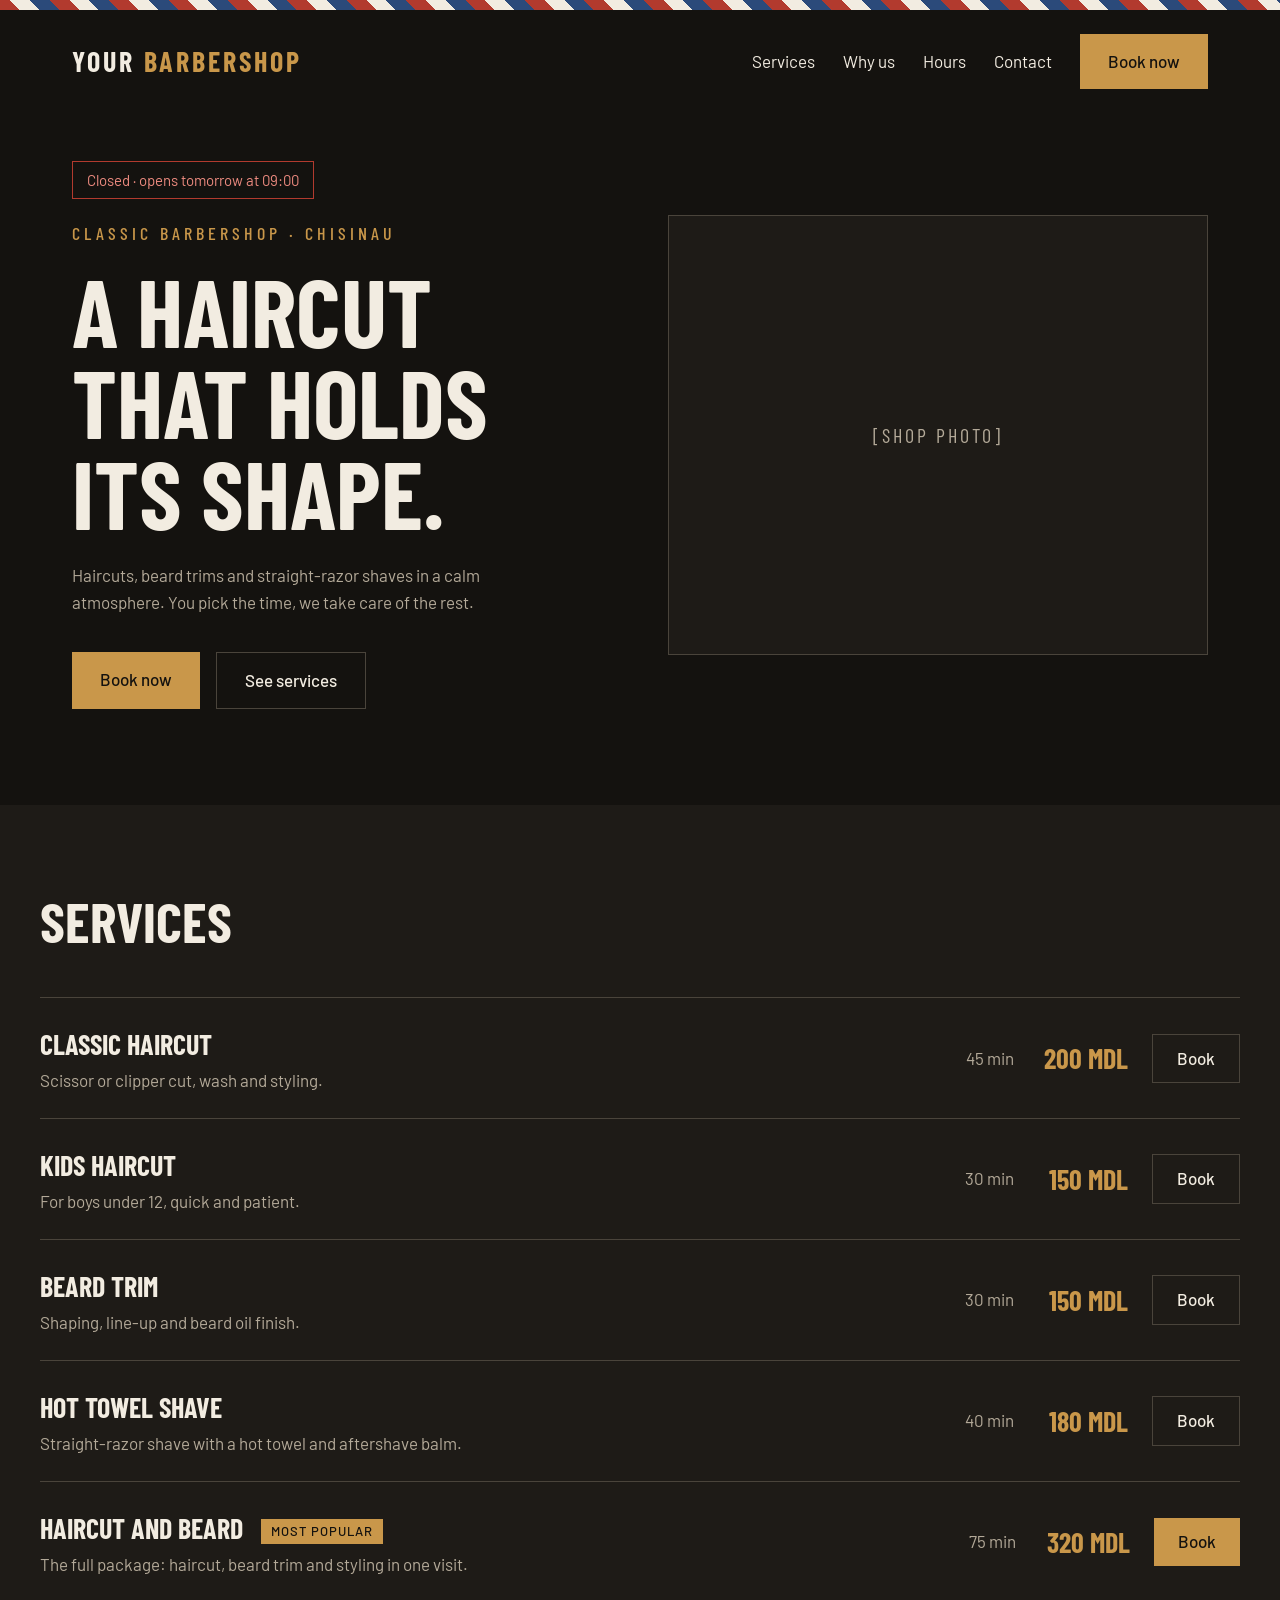
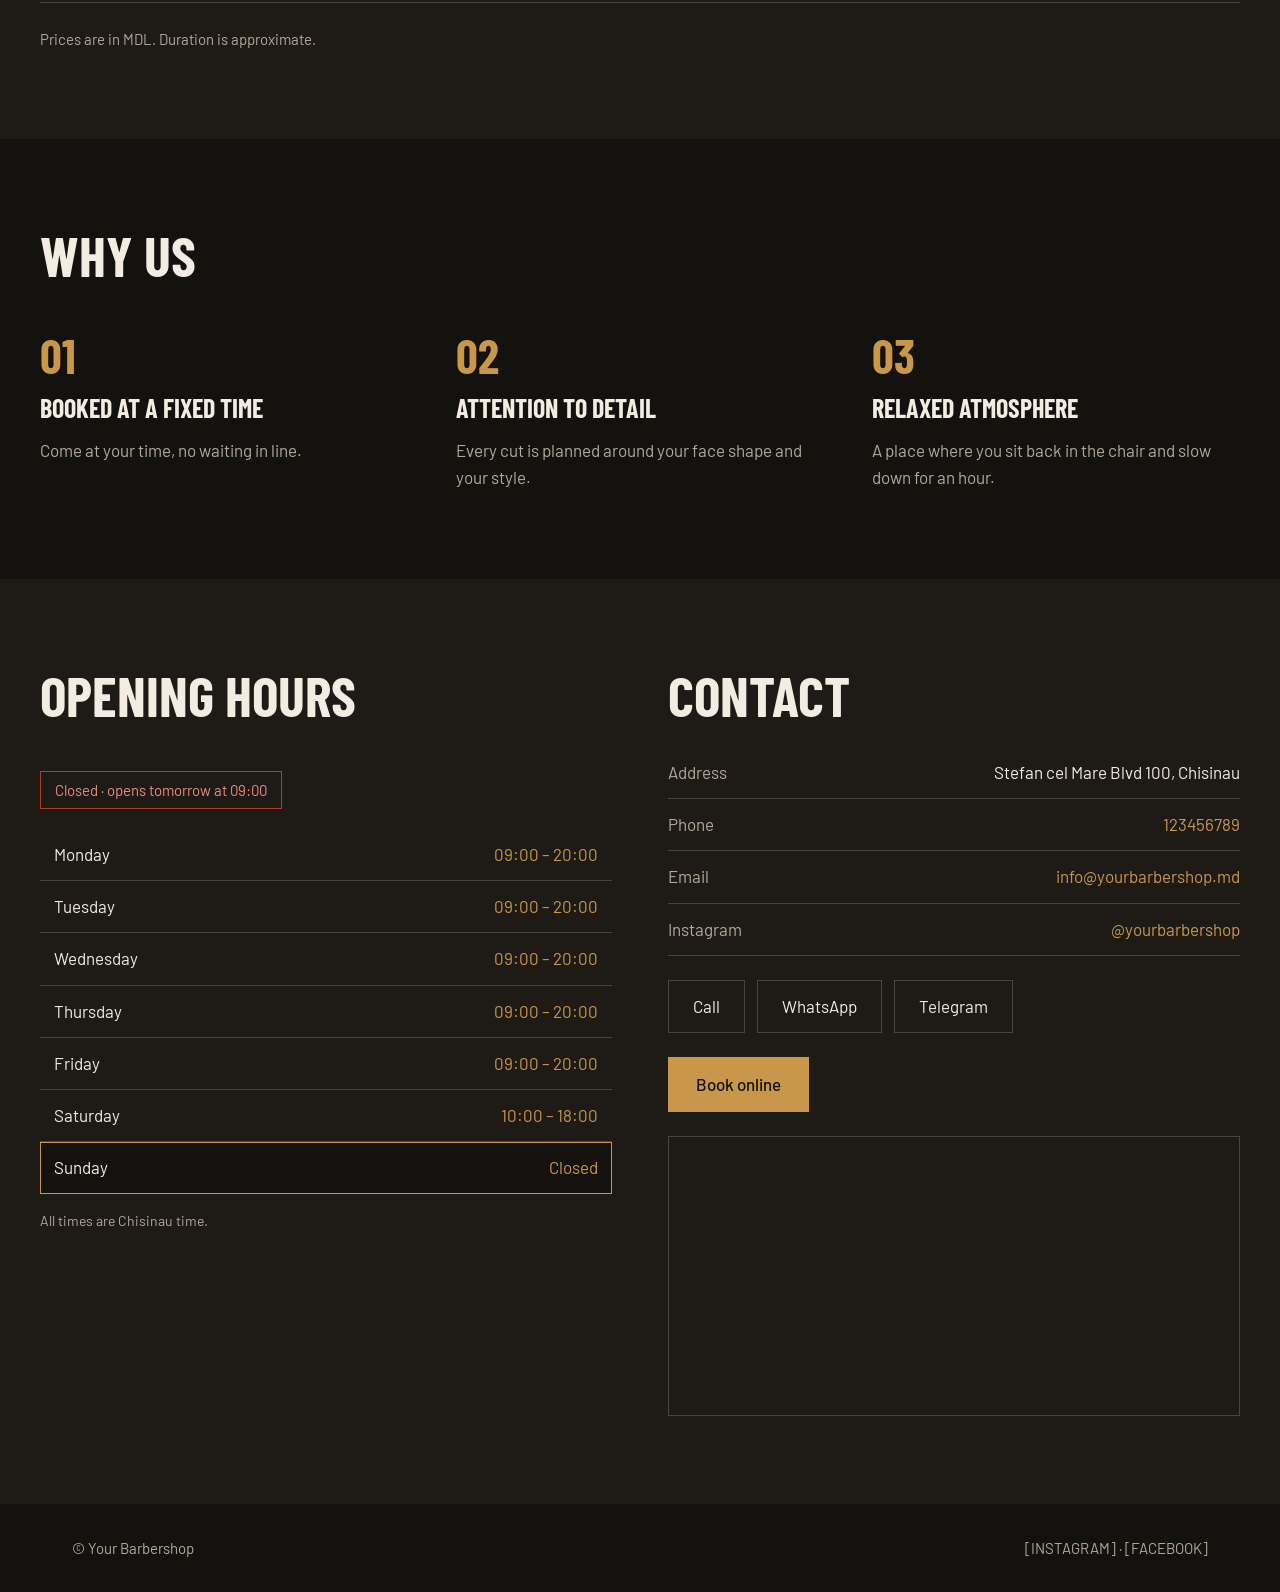
==== index.html @ 3b4feaf7 "Initial commit: barbershop landing page" ====
<!DOCTYPE html>
<html lang="en">
<head>
  <meta charset="utf-8">
  <meta name="viewport" content="width=device-width, initial-scale=1">
  <title>Your Barbershop – Chisinau</title>
  <link rel="preconnect" href="https://fonts.googleapis.com">
  <link rel="preconnect" href="https://fonts.gstatic.com" crossorigin>
  <link href="https://fonts.googleapis.com/css2?family=Barlow+Condensed:wght@500;700&family=Barlow:wght@400;500&display=swap" rel="stylesheet">
  <link rel="stylesheet" href="assets/css/style.css">
</head>
<body class="page">

  <div class="page__stripe"></div>

  <header class="header">
    <div class="header__inner">
      <a class="header__logo" href="index.html">Your <span class="header__logo-accent">Barbershop</span></a>
      <button class="header__toggle" type="button" aria-label="Open menu" aria-expanded="false" aria-controls="menu">
        <span class="header__toggle-bar"></span>
        <span class="header__toggle-bar"></span>
        <span class="header__toggle-bar"></span>
      </button>
      <nav class="header__nav" id="menu">
        <a class="header__link" href="index.html#services">Services</a>
        <a class="header__link" href="index.html#why-us">Why us</a>
        <a class="header__link" href="index.html#hours">Hours</a>
        <a class="header__link" href="index.html#contact">Contact</a>
        <a class="btn btn--primary" href="pages/booking.html">Book now</a>
      </nav>
    </div>
  </header>

  <main>
    <section class="hero">
      <div class="hero__inner">
        <div class="hero__content">
          <p class="status" data-status>Checking opening hours...</p>
          <p class="hero__eyebrow">Classic barbershop · Chisinau</p>
          <h1 class="hero__title">A haircut that holds its shape.</h1>
          <p class="hero__text">Haircuts, beard trims and straight-razor shaves in a calm atmosphere. You pick the time, we take care of the rest.</p>
          <div class="hero__actions">
            <a class="btn btn--primary" href="booking.html">Book now</a>
            <a class="btn btn--outline" href="#services">See services</a>
          </div>
        </div>
        <div class="hero__photo">[SHOP PHOTO]</div>
      </div>
    </section>

    <section class="section section--alt" id="services">
      <div class="section__inner">
        <h2 class="section__title">Services</h2>
        <div class="price-list">
          <div class="price-list__item">
            <div class="price-list__info">
              <h3 class="price-list__name">Classic haircut</h3>
              <p class="price-list__description">Scissor or clipper cut, wash and styling.</p>
            </div>
            <p class="price-list__duration">45 min</p>
            <p class="price-list__price">200 MDL</p>
            <a class="btn btn--outline btn--small price-list__button" href="pages/booking.html?service=Classic%20haircut">Book</a>
          </div>
          <div class="price-list__item">
            <div class="price-list__info">
              <h3 class="price-list__name">Kids haircut</h3>
              <p class="price-list__description">For boys under 12, quick and patient.</p>
            </div>
            <p class="price-list__duration">30 min</p>
            <p class="price-list__price">150 MDL</p>
            <a class="btn btn--outline btn--small price-list__button" href="pages/booking.html?service=Kids%20haircut">Book</a>
          </div>
          <div class="price-list__item">
            <div class="price-list__info">
              <h3 class="price-list__name">Beard trim</h3>
              <p class="price-list__description">Shaping, line-up and beard oil finish.</p>
            </div>
            <p class="price-list__duration">30 min</p>
            <p class="price-list__price">150 MDL</p>
            <a class="btn btn--outline btn--small price-list__button" href="pages/booking.html?service=Beard%20trim">Book</a>
          </div>
          <div class="price-list__item">
            <div class="price-list__info">
              <h3 class="price-list__name">Hot towel shave</h3>
              <p class="price-list__description">Straight-razor shave with a hot towel and aftershave balm.</p>
            </div>
            <p class="price-list__duration">40 min</p>
            <p class="price-list__price">180 MDL</p>
            <a class="btn btn--outline btn--small price-list__button" href="pages/booking.html?service=Hot%20towel%20shave">Book</a>
          </div>
          <div class="price-list__item">
            <div class="price-list__info">
              <h3 class="price-list__name">Haircut and beard <span class="price-list__badge">Most popular</span></h3>
              <p class="price-list__description">The full package: haircut, beard trim and styling in one visit.</p>
            </div>
            <p class="price-list__duration">75 min</p>
            <p class="price-list__price">320 MDL</p>
            <a class="btn btn--primary btn--small price-list__button" href="pages/booking.html?service=Haircut%20and%20beard">Book</a>
          </div>
        </div>
        <p class="services__note">Prices are in MDL. Duration is approximate.</p>
      </div>
    </section>

    <section class="section" id="why-us">
      <div class="section__inner">
        <h2 class="section__title">Why us</h2>
        <div class="features__grid">
          <div class="feature">
            <p class="feature__number">01</p>
            <h3 class="feature__title">Booked at a fixed time</h3>
            <p class="feature__text">Come at your time, no waiting in line.</p>
          </div>
          <div class="feature">
            <p class="feature__number">02</p>
            <h3 class="feature__title">Attention to detail</h3>
            <p class="feature__text">Every cut is planned around your face shape and your style.</p>
          </div>
          <div class="feature">
            <p class="feature__number">03</p>
            <h3 class="feature__title">Relaxed atmosphere</h3>
            <p class="feature__text">A place where you sit back in the chair and slow down for an hour.</p>
          </div>
        </div>
      </div>
    </section>

    <section class="section section--alt" id="hours">
      <div class="section__inner contact__grid">
        <div class="hours">
          <h2 class="section__title">Opening hours</h2>
          <p class="status" data-status>Checking opening hours...</p>
          <div class="hours__row"><span class="hours__day">Monday</span><span class="hours__time" data-day="1"></span></div>
          <div class="hours__row"><span class="hours__day">Tuesday</span><span class="hours__time" data-day="2"></span></div>
          <div class="hours__row"><span class="hours__day">Wednesday</span><span class="hours__time" data-day="3"></span></div>
          <div class="hours__row"><span class="hours__day">Thursday</span><span class="hours__time" data-day="4"></span></div>
          <div class="hours__row"><span class="hours__day">Friday</span><span class="hours__time" data-day="5"></span></div>
          <div class="hours__row"><span class="hours__day">Saturday</span><span class="hours__time" data-day="6"></span></div>
          <div class="hours__row"><span class="hours__day">Sunday</span><span class="hours__time" data-day="0"></span></div>
          <p class="hours__note">All times are Chisinau time.</p>
        </div>
        <div class="contact" id="contact">
          <h2 class="section__title">Contact</h2>
          <ul class="contact__list">
            <li class="contact__item"><span class="contact__label">Address</span><span class="contact__value">Stefan cel Mare Blvd 100, Chisinau</span></li>
            <li class="contact__item"><span class="contact__label">Phone</span><a class="contact__link" href="tel:123456789">123456789</a></li>
            <li class="contact__item"><span class="contact__label">Email</span><a class="contact__link" href="mailto:info@yourbarbershop.md">info@yourbarbershop.md</a></li>
            <li class="contact__item"><span class="contact__label">Instagram</span><a class="contact__link" href="https://instagram.com/yourbarbershop" target="_blank" rel="noopener">@yourbarbershop</a></li>
          </ul>
          <div class="quick">
            <a class="quick__link" href="tel:123456789">Call</a>
            <a class="quick__link" href="https://wa.me/123456789" target="_blank" rel="noopener">WhatsApp</a>
            <a class="quick__link" href="https://t.me/+123456789" target="_blank" rel="noopener">Telegram</a>
          </div>
          <a class="btn btn--primary contact__button" href="pages/booking.html">Book online</a>
          <iframe class="contact__map" title="Map" src="https://www.google.com/maps?q=Stefan+cel+Mare+Blvd+100,+Chisinau&output=embed" loading="lazy" referrerpolicy="no-referrer-when-downgrade"></iframe>
        </div>
      </div>
    </section>
  </main>

  <footer class="footer">
    <div class="footer__inner">
      <span>© Your Barbershop</span>
      <span>[INSTAGRAM] · [FACEBOOK]</span>
    </div>
  </footer>

  <div class="quick-bar">
    <a class="quick-bar__link" href="tel:123456789">Call</a>
    <a class="quick-bar__link" href="https://wa.me/123456789" target="_blank" rel="noopener">WhatsApp</a>
    <a class="quick-bar__link" href="https://t.me/+123456789" target="_blank" rel="noopener">Telegram</a>
  </div>

  <script src="assets/js/script.js"></script>
</body>
</html>
---- assets/css/style.css ----
/* ===== Minimal reset ===== */
*,
*::before,
*::after {
  box-sizing: border-box;
}

body,
h1, h2, h3,
p {
  margin: 0;
}

a {
  color: inherit;
  text-decoration: none;
}

/* ===== Page ===== */
.page {
  background-color: #14120f;
  color: #f2ece1;
  font-family: 'Barlow', sans-serif;
  font-size: 17px;
  line-height: 1.6;
}

.page__stripe {
  height: 10px;
  background: repeating-linear-gradient(
    45deg,
    #b23a2e 0 14px,
    #f2ece1 14px 28px,
    #2b4a7a 28px 42px
  );
}

/* ===== Button ===== */
.btn {
  display: inline-block;
  padding: 14px 28px;
  font-weight: 500;
  text-align: center;
  transition: background-color 0.2s, color 0.2s, border-color 0.2s;
}

.btn--primary {
  background-color: #c9974a;
  color: #14120f;
  border: 0;
  cursor: pointer;
}

.btn--primary:hover {
  background-color: #e3b56d;
}

.btn--outline {
  border: 1px solid #4a443b;
  color: #f2ece1;
}

.btn--outline:hover {
  border-color: #c9974a;
  color: #c9974a;
}

/* ===== Status (open / closed) ===== */
.status {
  display: inline-block;
  margin-bottom: 20px;
  padding: 6px 14px;
  border: 1px solid #4a443b;
  font-size: 15px;
  color: #b3a998;
}

.status--open {
  border-color: #4f9a62;
  color: #7fd195;
}

.status--closed {
  border-color: #b23a2e;
  color: #ec8a7f;
}

/* ===== Header ===== */
.header__inner {
  position: relative;
  max-width: 1200px;
  margin: 0 auto;
  padding: 24px 32px;
  display: flex;
  align-items: center;
  justify-content: space-between;
  gap: 16px;
}

.header__logo {
  font-family: 'Barlow Condensed', sans-serif;
  font-weight: 700;
  font-size: 28px;
  letter-spacing: 3px;
  text-transform: uppercase;
}

.header__logo-accent {
  color: #c9974a;
}

.header__nav {
  display: flex;
  align-items: center;
  gap: 28px;
}

.header__link:hover {
  color: #c9974a;
}

.header__toggle {
  display: none;
  width: 48px;
  height: 48px;
  padding: 0;
  border: 1px solid #4a443b;
  background: none;
  cursor: pointer;
  flex-direction: column;
  align-items: center;
  justify-content: center;
  gap: 5px;
}

.header__toggle-bar {
  display: block;
  width: 22px;
  height: 2px;
  background-color: #f2ece1;
}

/* ===== Hero ===== */
.hero__inner {
  max-width: 1200px;
  margin: 0 auto;
  padding: 48px 32px 96px;
  display: grid;
  grid-template-columns: repeat(auto-fit, minmax(320px, 1fr));
  align-items: center;
  gap: 56px;
}

.hero__eyebrow {
  font-family: 'Barlow Condensed', sans-serif;
  font-weight: 500;
  font-size: 18px;
  letter-spacing: 4px;
  text-transform: uppercase;
  color: #c9974a;
}

.hero__title {
  margin: 16px 0 24px;
  font-family: 'Barlow Condensed', sans-serif;
  font-weight: 700;
  font-size: clamp(48px, 8vw, 96px);
  line-height: 0.95;
  text-transform: uppercase;
}

.hero__text {
  max-width: 480px;
  margin-bottom: 36px;
  color: #b3a998;
}

.hero__actions {
  display: flex;
  flex-wrap: wrap;
  gap: 16px;
}

.hero__photo {
  min-height: 440px;
  display: flex;
  align-items: center;
  justify-content: center;
  border: 1px solid #4a443b;
  background-color: #1e1b17;
  color: #b3a998;
  font-family: 'Barlow Condensed', sans-serif;
  font-size: 20px;
  letter-spacing: 3px;
  text-transform: uppercase;
}

/* ===== Section ===== */
.section {
  padding: 88px 32px;
}

.section--alt {
  background-color: #1e1b17;
}

.section__inner {
  max-width: 1200px;
  margin: 0 auto;
}

.section__title {
  margin-bottom: 48px;
  font-family: 'Barlow Condensed', sans-serif;
  font-weight: 700;
  font-size: clamp(36px, 5vw, 56px);
  line-height: 1;
  text-transform: uppercase;
}

/* ===== Services ===== */
.services__grid {
  display: grid;
  grid-template-columns: repeat(auto-fit, minmax(260px, 1fr));
  gap: 24px;
}

.service-card {
  padding: 32px;
  border: 1px solid #4a443b;
}

.service-card--featured {
  border-color: #c9974a;
}

.service-card__title {
  margin-bottom: 8px;
  font-family: 'Barlow Condensed', sans-serif;
  font-weight: 700;
  font-size: 30px;
  text-transform: uppercase;
}

.service-card__text {
  margin-bottom: 24px;
  color: #b3a998;
}

.service-card__price {
  font-weight: 500;
  color: #c9974a;
}

/* ===== Features ===== */
.features__grid {
  display: grid;
  grid-template-columns: repeat(auto-fit, minmax(260px, 1fr));
  gap: 48px;
}

.feature__number {
  font-family: 'Barlow Condensed', sans-serif;
  font-weight: 700;
  font-size: 48px;
  line-height: 1;
  color: #c9974a;
}

.feature__title {
  margin: 8px 0;
  font-family: 'Barlow Condensed', sans-serif;
  font-weight: 700;
  font-size: 26px;
  text-transform: uppercase;
}

.feature__text {
  color: #b3a998;
}

/* ===== Hours + contact ===== */
.contact__grid {
  display: grid;
  grid-template-columns: repeat(auto-fit, minmax(300px, 1fr));
  gap: 56px;
}

.schedule .section__title,
.contact .section__title {
  margin-bottom: 24px;
}

.schedule__row {
  display: flex;
  justify-content: space-between;
  padding: 12px 0;
  border-bottom: 1px solid #4a443b;
}

.schedule__time {
  color: #c9974a;
}

.contact__text {
  margin-bottom: 8px;
  color: #b3a998;
}

.contact__phone {
  color: #c9974a;
}

.contact__button {
  margin-top: 24px;
}

/* ===== Quick contact ===== */
.quick {
  display: flex;
  flex-wrap: wrap;
  gap: 12px;
  margin-top: 24px;
}

.quick__link {
  min-height: 48px;
  padding: 12px 24px;
  border: 1px solid #4a443b;
  display: inline-flex;
  align-items: center;
  transition: border-color 0.2s, color 0.2s;
}

.quick__link:hover {
  border-color: #c9974a;
  color: #c9974a;
}

.quick-bar {
  display: none;
}

/* ===== Booking page ===== */
.booking__inner {
  max-width: 640px;
  margin: 0 auto;
  padding: 48px 32px 96px;
}

.booking__title {
  margin-bottom: 16px;
  font-family: 'Barlow Condensed', sans-serif;
  font-weight: 700;
  font-size: clamp(40px, 7vw, 64px);
  line-height: 1;
  text-transform: uppercase;
}

/* ===== Form ===== */
.form__field {
  margin-bottom: 20px;
}

.form__row {
  display: grid;
  grid-template-columns: 1fr 1fr;
  gap: 16px;
}

.form__label {
  display: block;
  margin-bottom: 6px;
  font-weight: 500;
}

.form__input {
  width: 100%;
  min-height: 48px;
  padding: 12px 14px;
  border: 1px solid #4a443b;
  border-radius: 0;
  background-color: #1e1b17;
  color: #f2ece1;
  font-family: 'Barlow', sans-serif;
  font-size: 16px;
}

.form__input:focus {
  outline: 2px solid #c9974a;
  outline-offset: 0;
}

.form__input:disabled {
  opacity: 0.5;
}

.form__input--textarea {
  resize: vertical;
}

.form__input--invalid {
  border-color: #ec8a7f;
}

.form__error {
  min-height: 0;
  margin-top: 4px;
  font-size: 14px;
  color: #ec8a7f;
}

.form__submit {
  width: 100%;
  margin-top: 8px;
  font-size: 17px;
}

.form__message {
  margin-top: 20px;
  color: #7fd195;
}

.form__message--error {
  color: #ec8a7f;
}

/* ===== Footer ===== */
.footer__inner {
  max-width: 1200px;
  margin: 0 auto;
  padding: 32px;
  display: flex;
  flex-wrap: wrap;
  justify-content: space-between;
  gap: 16px;
  font-size: 15px;
  color: #b3a998;
}

/* ===== Tablet and mobile ===== */
@media (max-width: 768px) {
  .page {
    padding-bottom: 64px;
  }

  .header__inner {
    padding: 16px 20px;
  }

  .header__logo {
    font-size: 22px;
    letter-spacing: 2px;
  }

  .header__toggle {
    display: flex;
  }

  .header__nav {
    display: none;
    position: absolute;
    top: 100%;
    left: 0;
    right: 0;
    z-index: 10;
    flex-direction: column;
    align-items: stretch;
    gap: 0;
    background-color: #1e1b17;
    border-top: 1px solid #4a443b;
    border-bottom: 1px solid #4a443b;
  }

  .header__nav--open {
    display: flex;
  }

  .header__link {
    padding: 16px 20px;
    border-bottom: 1px solid #4a443b;
  }

  .header__nav .btn {
    margin: 16px 20px;
  }

  .hero__inner {
    padding: 32px 20px 56px;
    gap: 32px;
  }

  .hero__photo {
    min-height: 260px;
  }

  .hero__actions .btn {
    flex: 1 1 100%;
  }

  .section {
    padding: 56px 20px;
  }

  .section__title {
    margin-bottom: 32px;
  }

  .service-card {
    padding: 24px;
  }

  .features__grid {
    gap: 32px;
  }

  .contact__grid {
    gap: 40px;
  }

  .contact__button {
    display: block;
  }

  .quick {
    display: none;
  }

  .quick-bar {
    position: fixed;
    left: 0;
    right: 0;
    bottom: 0;
    z-index: 20;
    display: flex;
    background-color: #1e1b17;
    border-top: 1px solid #4a443b;
  }

  .quick-bar__link {
    flex: 1;
    min-height: 56px;
    display: flex;
    align-items: center;
    justify-content: center;
    font-weight: 500;
    border-right: 1px solid #4a443b;
  }

  .quick-bar__link:last-child {
    border-right: 0;
  }

  .booking__inner {
    padding: 32px 20px 64px;
  }

  .form__row {
    grid-template-columns: 1fr;
    gap: 0;
  }

  .footer__inner {
    padding: 24px 20px;
  }
}


/* ===== Price list ===== */
.price-list {
  border-top: 1px solid #4a443b;
}

.price-list__item {
  display: grid;
  grid-template-columns: 1fr auto auto auto;
  align-items: center;
  gap: 24px;
  padding: 24px 0;
  border-bottom: 1px solid #4a443b;
}

.price-list__name {
  font-family: 'Barlow Condensed', sans-serif;
  font-weight: 700;
  font-size: 28px;
  text-transform: uppercase;
}

.price-list__badge {
  display: inline-block;
  margin-left: 12px;
  padding: 2px 10px;
  background-color: #c9974a;
  color: #14120f;
  font-family: 'Barlow', sans-serif;
  font-size: 13px;
  font-weight: 500;
  letter-spacing: 1px;
  vertical-align: middle;
}

.price-list__description {
  color: #b3a998;
}

.price-list__duration {
  color: #b3a998;
  white-space: nowrap;
}

.price-list__price {
  min-width: 90px;
  text-align: right;
  font-family: 'Barlow Condensed', sans-serif;
  font-weight: 700;
  font-size: 28px;
  color: #c9974a;
  white-space: nowrap;
}

.btn--small {
  padding: 10px 24px;
}

.services__note {
  margin-top: 24px;
  font-size: 15px;
  color: #b3a998;
}

/* ===== Opening hours ===== */
.hours__row {
  display: flex;
  justify-content: space-between;
  padding: 12px 14px;
  border-bottom: 1px solid #4a443b;
}

.hours__row--today {
  background-color: #14120f;
  outline: 1px solid #c9974a;
  outline-offset: -1px;
}

.hours__time {
  color: #c9974a;
}

.hours__note {
  margin-top: 16px;
  font-size: 14px;
  color: #b3a998;
}

/* ===== Contact details ===== */
.contact__list {
  margin: 0 0 24px;
  padding: 0;
  list-style: none;
}

.contact__item {
  display: flex;
  flex-wrap: wrap;
  justify-content: space-between;
  gap: 4px 16px;
  padding: 12px 0;
  border-bottom: 1px solid #4a443b;
}

.contact__label {
  color: #b3a998;
}

.contact__value {
  text-align: right;
}

.contact__link {
  color: #c9974a;
}

.contact__link:hover {
  color: #e3b56d;
}

.contact__map {
  display: block;
  width: 100%;
  height: 280px;
  margin-top: 24px;
  border: 1px solid #4a443b;
}

@media (max-width: 768px) {
  .price-list__item {
    grid-template-columns: 1fr auto;
    gap: 12px 16px;
    padding: 20px 0;
  }

  .price-list__info,
  .price-list__button {
    grid-column: 1 / -1;
  }

  .price-list__name {
    font-size: 24px;
  }

  .price-list__badge {
    display: block;
    width: fit-content;
    margin: 6px 0 0;
  }

  .price-list__price {
    min-width: 0;
  }

  .contact__value {
    text-align: left;
  }

  .contact__map {
    height: 220px;
  }
}
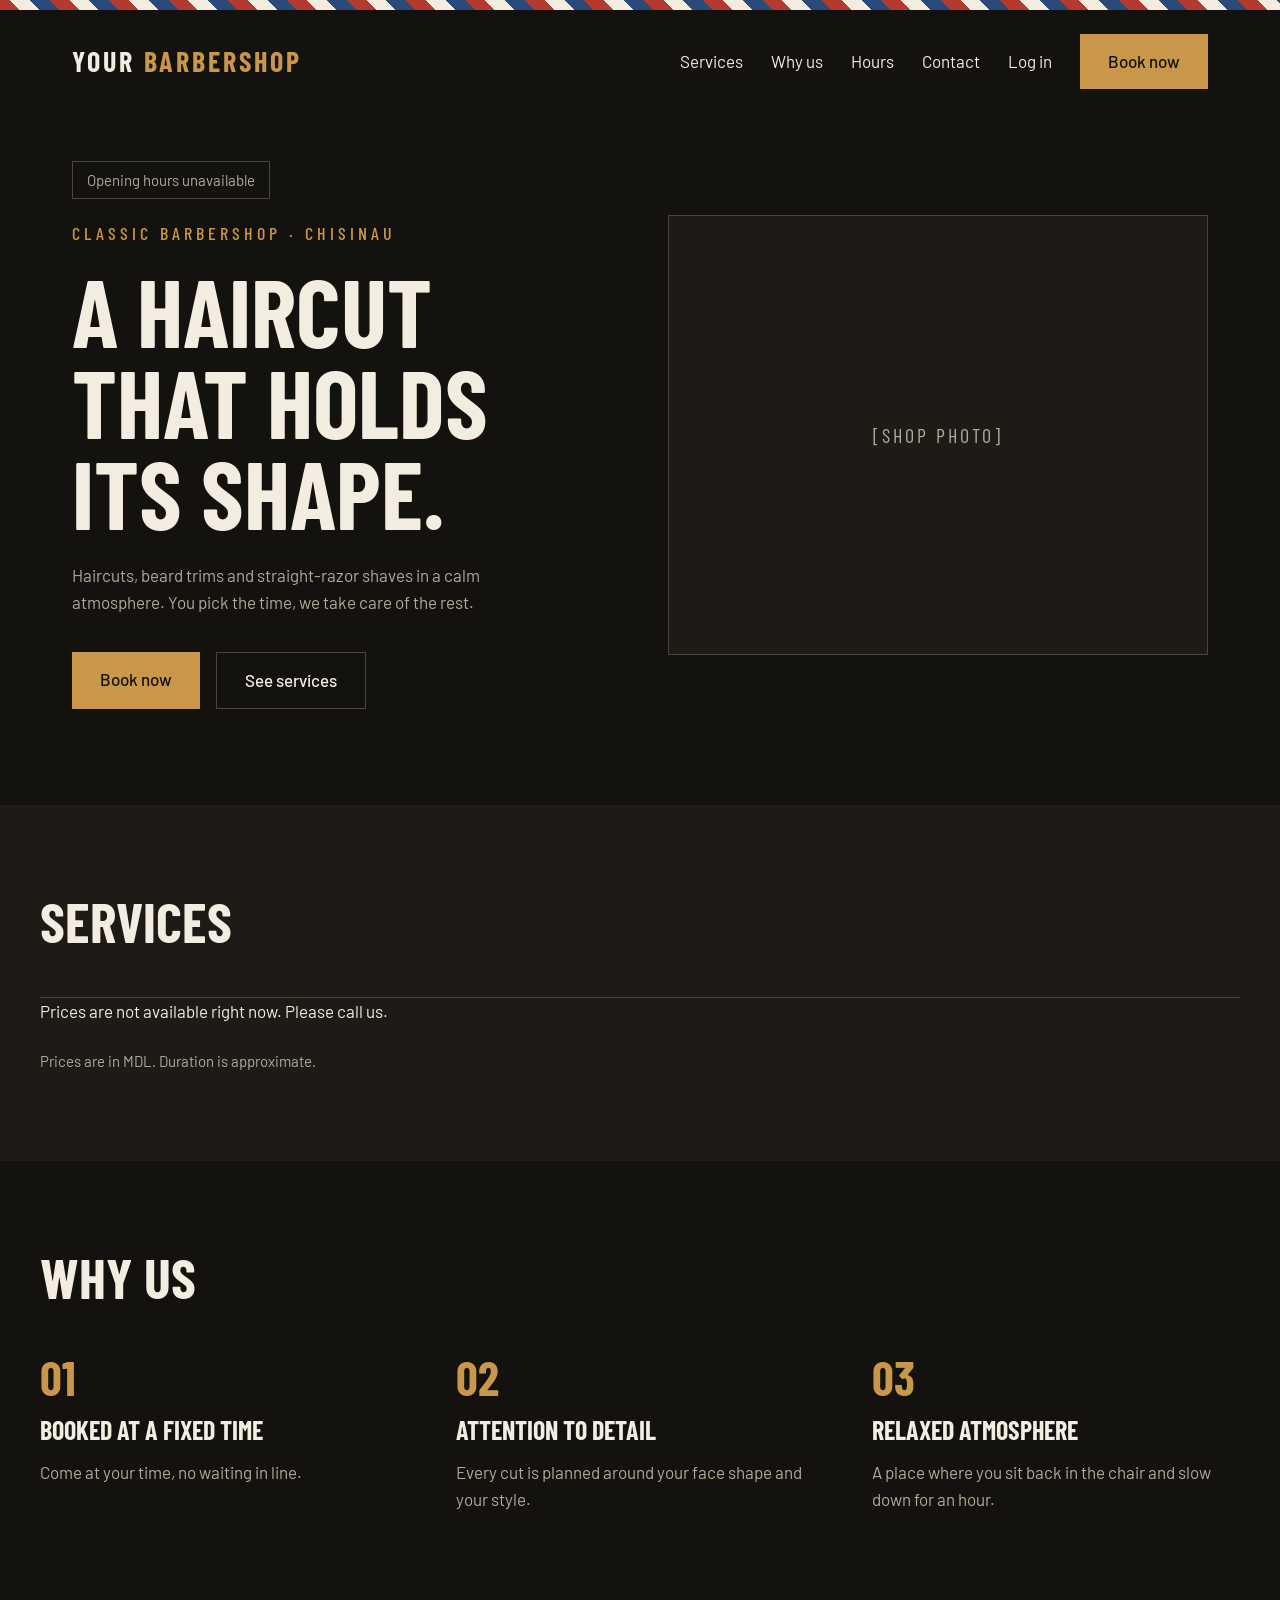
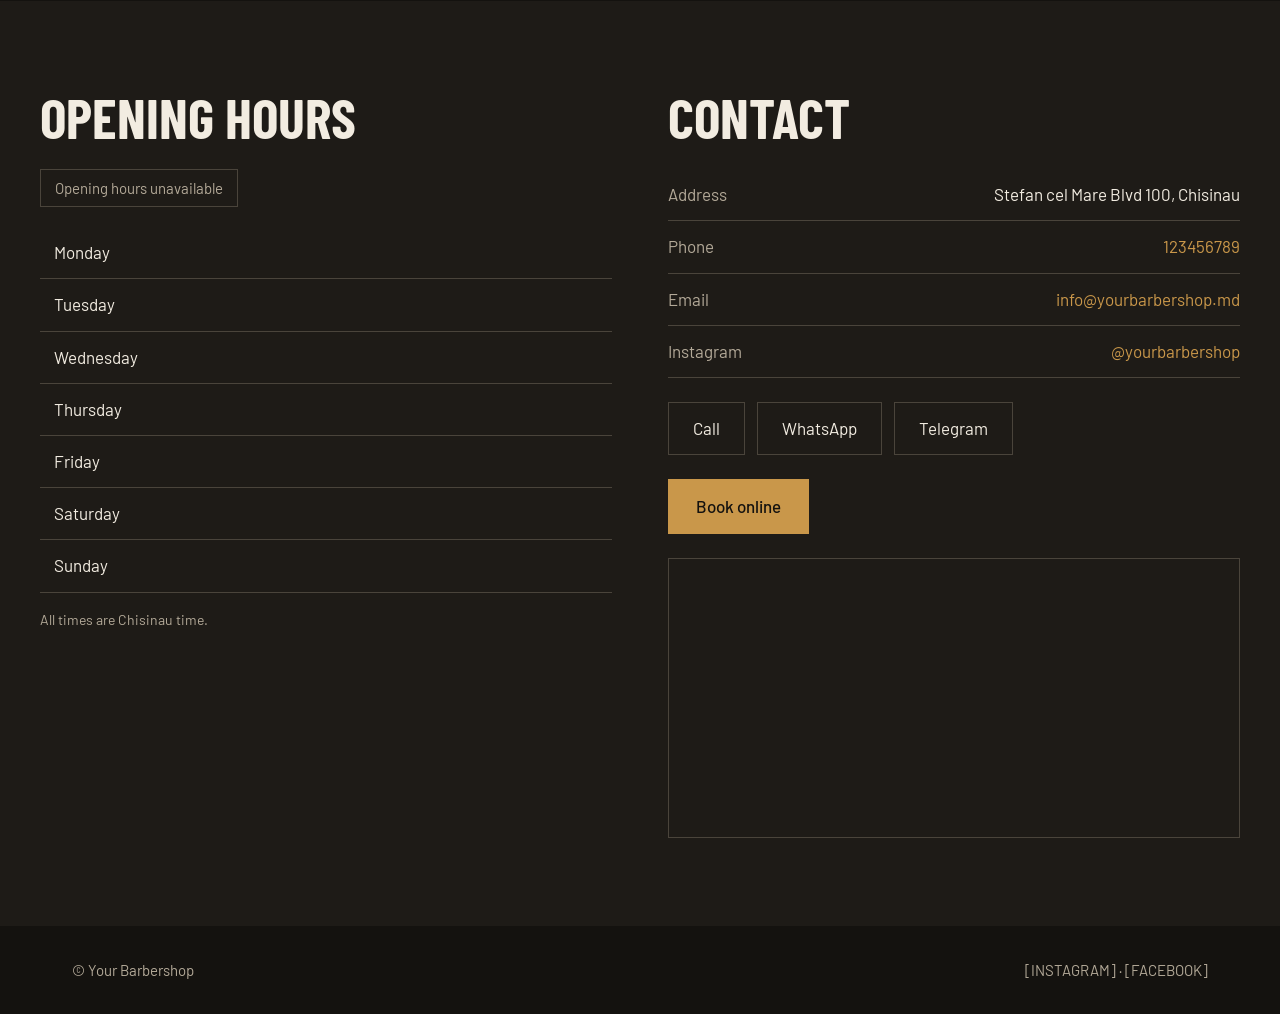
==== commit e2cb4f26: "Add booking, accounts, admin page, restructure scripts" ====
--- a/index.html
+++ b/index.html
@@ -26,7 +26,8 @@
         <a class="header__link" href="index.html#why-us">Why us</a>
         <a class="header__link" href="index.html#hours">Hours</a>
         <a class="header__link" href="index.html#contact">Contact</a>
-        <a class="btn btn--primary" href="pages/booking.html">Book now</a>
+        <a class="header__link" href="pages/login.html">Log in</a>
+        <a class="btn btn--primary header__button" href="pages/booking.html">Book now</a>
       </nav>
     </div>
   </header>
@@ -40,8 +41,8 @@
           <h1 class="hero__title">A haircut that holds its shape.</h1>
           <p class="hero__text">Haircuts, beard trims and straight-razor shaves in a calm atmosphere. You pick the time, we take care of the rest.</p>
           <div class="hero__actions">
-            <a class="btn btn--primary" href="booking.html">Book now</a>
-            <a class="btn btn--outline" href="#services">See services</a>
+            <a class="btn btn--primary hero__button" href="booking.html">Book now</a>
+            <a class="btn btn--outline hero__button" href="#services">See services</a>
           </div>
         </div>
         <div class="hero__photo">[SHOP PHOTO]</div>
@@ -51,53 +52,7 @@
     <section class="section section--alt" id="services">
       <div class="section__inner">
         <h2 class="section__title">Services</h2>
-        <div class="price-list">
-          <div class="price-list__item">
-            <div class="price-list__info">
-              <h3 class="price-list__name">Classic haircut</h3>
-              <p class="price-list__description">Scissor or clipper cut, wash and styling.</p>
-            </div>
-            <p class="price-list__duration">45 min</p>
-            <p class="price-list__price">200 MDL</p>
-            <a class="btn btn--outline btn--small price-list__button" href="pages/booking.html?service=Classic%20haircut">Book</a>
-          </div>
-          <div class="price-list__item">
-            <div class="price-list__info">
-              <h3 class="price-list__name">Kids haircut</h3>
-              <p class="price-list__description">For boys under 12, quick and patient.</p>
-            </div>
-            <p class="price-list__duration">30 min</p>
-            <p class="price-list__price">150 MDL</p>
-            <a class="btn btn--outline btn--small price-list__button" href="pages/booking.html?service=Kids%20haircut">Book</a>
-          </div>
-          <div class="price-list__item">
-            <div class="price-list__info">
-              <h3 class="price-list__name">Beard trim</h3>
-              <p class="price-list__description">Shaping, line-up and beard oil finish.</p>
-            </div>
-            <p class="price-list__duration">30 min</p>
-            <p class="price-list__price">150 MDL</p>
-            <a class="btn btn--outline btn--small price-list__button" href="pages/booking.html?service=Beard%20trim">Book</a>
-          </div>
-          <div class="price-list__item">
-            <div class="price-list__info">
-              <h3 class="price-list__name">Hot towel shave</h3>
-              <p class="price-list__description">Straight-razor shave with a hot towel and aftershave balm.</p>
-            </div>
-            <p class="price-list__duration">40 min</p>
-            <p class="price-list__price">180 MDL</p>
-            <a class="btn btn--outline btn--small price-list__button" href="pages/booking.html?service=Hot%20towel%20shave">Book</a>
-          </div>
-          <div class="price-list__item">
-            <div class="price-list__info">
-              <h3 class="price-list__name">Haircut and beard <span class="price-list__badge">Most popular</span></h3>
-              <p class="price-list__description">The full package: haircut, beard trim and styling in one visit.</p>
-            </div>
-            <p class="price-list__duration">75 min</p>
-            <p class="price-list__price">320 MDL</p>
-            <a class="btn btn--primary btn--small price-list__button" href="pages/booking.html?service=Haircut%20and%20beard">Book</a>
-          </div>
-        </div>
+        <div class="price-list" id="price-list"></div>
         <p class="services__note">Prices are in MDL. Duration is approximate.</p>
       </div>
     </section>
@@ -128,7 +83,7 @@
     <section class="section section--alt" id="hours">
       <div class="section__inner contact__grid">
         <div class="hours">
-          <h2 class="section__title">Opening hours</h2>
+          <h2 class="section__title section__title--compact">Opening hours</h2>
           <p class="status" data-status>Checking opening hours...</p>
           <div class="hours__row"><span class="hours__day">Monday</span><span class="hours__time" data-day="1"></span></div>
           <div class="hours__row"><span class="hours__day">Tuesday</span><span class="hours__time" data-day="2"></span></div>
@@ -140,7 +95,7 @@
           <p class="hours__note">All times are Chisinau time.</p>
         </div>
         <div class="contact" id="contact">
-          <h2 class="section__title">Contact</h2>
+          <h2 class="section__title section__title--compact">Contact</h2>
           <ul class="contact__list">
             <li class="contact__item"><span class="contact__label">Address</span><span class="contact__value">Stefan cel Mare Blvd 100, Chisinau</span></li>
             <li class="contact__item"><span class="contact__label">Phone</span><a class="contact__link" href="tel:123456789">123456789</a></li>
@@ -172,6 +127,9 @@
     <a class="quick-bar__link" href="https://t.me/+123456789" target="_blank" rel="noopener">Telegram</a>
   </div>
 
-  <script src="assets/js/script.js"></script>
+  <script src="assets/js/common.js"></script>
+  <script src="assets/js/header.js"></script>
+  <script src="assets/js/status.js"></script>
+  <script src="assets/js/services.js"></script>
 </body>
 </html>
--- a/assets/css/style.css
+++ b/assets/css/style.css
@@ -1,4 +1,5 @@
 /* ===== Minimal reset ===== */
+
 *,
 *::before,
 *::after {
@@ -6,7 +7,9 @@
 }
 
 body,
-h1, h2, h3,
+h1,
+h2,
+h3,
 p {
   margin: 0;
 }
@@ -17,6 +20,7 @@
 }
 
 /* ===== Page ===== */
+
 .page {
   background-color: #14120f;
   color: #f2ece1;
@@ -36,6 +40,7 @@
 }
 
 /* ===== Button ===== */
+
 .btn {
   display: inline-block;
   padding: 14px 28px;
@@ -66,6 +71,7 @@
 }
 
 /* ===== Status (open / closed) ===== */
+
 .status {
   display: inline-block;
   margin-bottom: 20px;
@@ -86,6 +92,7 @@
 }
 
 /* ===== Header ===== */
+
 .header__inner {
   position: relative;
   max-width: 1200px;
@@ -141,6 +148,7 @@
 }
 
 /* ===== Hero ===== */
+
 .hero__inner {
   max-width: 1200px;
   margin: 0 auto;
@@ -196,6 +204,7 @@
 }
 
 /* ===== Section ===== */
+
 .section {
   padding: 88px 32px;
 }
@@ -218,41 +227,8 @@
   text-transform: uppercase;
 }
 
-/* ===== Services ===== */
-.services__grid {
-  display: grid;
-  grid-template-columns: repeat(auto-fit, minmax(260px, 1fr));
-  gap: 24px;
-}
-
-.service-card {
-  padding: 32px;
-  border: 1px solid #4a443b;
-}
-
-.service-card--featured {
-  border-color: #c9974a;
-}
-
-.service-card__title {
-  margin-bottom: 8px;
-  font-family: 'Barlow Condensed', sans-serif;
-  font-weight: 700;
-  font-size: 30px;
-  text-transform: uppercase;
-}
-
-.service-card__text {
-  margin-bottom: 24px;
-  color: #b3a998;
-}
-
-.service-card__price {
-  font-weight: 500;
-  color: #c9974a;
-}
-
 /* ===== Features ===== */
+
 .features__grid {
   display: grid;
   grid-template-columns: repeat(auto-fit, minmax(260px, 1fr));
@@ -280,35 +256,15 @@
 }
 
 /* ===== Hours + contact ===== */
+
 .contact__grid {
   display: grid;
   grid-template-columns: repeat(auto-fit, minmax(300px, 1fr));
   gap: 56px;
 }
 
-.schedule .section__title,
-.contact .section__title {
+.section__title--compact {
   margin-bottom: 24px;
-}
-
-.schedule__row {
-  display: flex;
-  justify-content: space-between;
-  padding: 12px 0;
-  border-bottom: 1px solid #4a443b;
-}
-
-.schedule__time {
-  color: #c9974a;
-}
-
-.contact__text {
-  margin-bottom: 8px;
-  color: #b3a998;
-}
-
-.contact__phone {
-  color: #c9974a;
 }
 
 .contact__button {
@@ -316,6 +272,7 @@
 }
 
 /* ===== Quick contact ===== */
+
 .quick {
   display: flex;
   flex-wrap: wrap;
@@ -342,6 +299,7 @@
 }
 
 /* ===== Booking page ===== */
+
 .booking__inner {
   max-width: 640px;
   margin: 0 auto;
@@ -358,6 +316,7 @@
 }
 
 /* ===== Form ===== */
+
 .form__field {
   margin-bottom: 20px;
 }
@@ -426,6 +385,7 @@
 }
 
 /* ===== Footer ===== */
+
 .footer__inner {
   max-width: 1200px;
   margin: 0 auto;
@@ -439,6 +399,7 @@
 }
 
 /* ===== Tablet and mobile ===== */
+
 @media (max-width: 768px) {
   .page {
     padding-bottom: 64px;
@@ -481,7 +442,7 @@
     border-bottom: 1px solid #4a443b;
   }
 
-  .header__nav .btn {
+  .header__button {
     margin: 16px 20px;
   }
 
@@ -494,7 +455,7 @@
     min-height: 260px;
   }
 
-  .hero__actions .btn {
+  .hero__button {
     flex: 1 1 100%;
   }
 
@@ -504,10 +465,6 @@
 
   .section__title {
     margin-bottom: 32px;
-  }
-
-  .service-card {
-    padding: 24px;
   }
 
   .features__grid {
@@ -565,8 +522,8 @@
   }
 }
 
-
 /* ===== Price list ===== */
+
 .price-list {
   border-top: 1px solid #4a443b;
 }
@@ -630,6 +587,7 @@
 }
 
 /* ===== Opening hours ===== */
+
 .hours__row {
   display: flex;
   justify-content: space-between;
@@ -654,6 +612,7 @@
 }
 
 /* ===== Contact details ===== */
+
 .contact__list {
   margin: 0 0 24px;
   padding: 0;
@@ -727,3 +686,481 @@
     height: 220px;
   }
 }
+
+/* ===== Auth pages ===== */
+
+.auth__inner {
+  max-width: 480px;
+  margin: 0 auto;
+  padding: 48px 32px 96px;
+}
+
+.auth__title {
+  margin-bottom: 12px;
+  font-family: 'Barlow Condensed', sans-serif;
+  font-weight: 700;
+  font-size: clamp(40px, 7vw, 56px);
+  line-height: 1;
+  text-transform: uppercase;
+}
+
+.auth__text {
+  margin-bottom: 32px;
+  color: #b3a998;
+}
+
+.auth__switch {
+  margin-top: 24px;
+  color: #b3a998;
+}
+
+.auth__link {
+  color: #c9974a;
+}
+
+.auth__link:hover {
+  color: #e3b56d;
+}
+
+@media (max-width: 768px) {
+  .auth__inner {
+    padding: 32px 20px 64px;
+  }
+}
+
+/* ===== Account page ===== */
+
+.account__inner {
+  max-width: 560px;
+  margin: 0 auto;
+  padding: 48px 32px 96px;
+}
+
+.account__title {
+  margin-bottom: 32px;
+  font-family: 'Barlow Condensed', sans-serif;
+  font-weight: 700;
+  font-size: clamp(40px, 7vw, 56px);
+  line-height: 1;
+  text-transform: uppercase;
+}
+
+.account__list {
+  margin: 0 0 32px;
+  padding: 0;
+  list-style: none;
+  border-top: 1px solid #4a443b;
+}
+
+.account__item {
+  display: flex;
+  flex-wrap: wrap;
+  justify-content: space-between;
+  gap: 4px 16px;
+  padding: 16px 0;
+  border-bottom: 1px solid #4a443b;
+}
+
+.account__label {
+  color: #b3a998;
+}
+
+.account__value {
+  word-break: break-word;
+}
+
+.account__logout {
+  background: none;
+  cursor: pointer;
+  font-family: 'Barlow', sans-serif;
+  font-size: 17px;
+}
+
+@media (max-width: 768px) {
+  .account__inner {
+    padding: 32px 20px 64px;
+  }
+
+  .account__logout {
+    width: 100%;
+  }
+}
+
+/* ===== Admin page ===== */
+
+.admin__bar {
+  display: flex;
+  flex-wrap: wrap;
+  align-items: center;
+  justify-content: space-between;
+  gap: 16px;
+  padding: 20px 32px;
+  background-color: #1e1b17;
+  border-bottom: 1px solid #4a443b;
+}
+
+.admin__title {
+  font-family: 'Barlow Condensed', sans-serif;
+  font-weight: 700;
+  font-size: 32px;
+  letter-spacing: 3px;
+  text-transform: uppercase;
+}
+
+.admin__tools {
+  display: flex;
+  flex-wrap: wrap;
+  align-items: center;
+  gap: 12px;
+}
+
+.admin__live {
+  font-size: 15px;
+  color: #7fd195;
+}
+
+.admin__live--error {
+  color: #ec8a7f;
+}
+
+.admin__button {
+  display: inline-flex;
+  align-items: center;
+  min-height: 44px;
+  padding: 10px 20px;
+  border: 1px solid #4a443b;
+  background: none;
+  color: #f2ece1;
+  font-family: 'Barlow', sans-serif;
+  font-size: 16px;
+  cursor: pointer;
+}
+
+.admin__button:hover {
+  border-color: #c9974a;
+  color: #c9974a;
+}
+
+.admin__button--on {
+  border-color: #7fd195;
+  color: #7fd195;
+}
+
+.admin__banner {
+  display: none;
+  flex-wrap: wrap;
+  align-items: center;
+  justify-content: space-between;
+  gap: 12px;
+  padding: 16px 32px;
+  background-color: #c9974a;
+  color: #14120f;
+  font-size: 18px;
+  font-weight: 500;
+}
+
+.admin__banner--visible {
+  display: flex;
+}
+
+.admin__banner-button {
+  min-height: 40px;
+  padding: 8px 20px;
+  border: 1px solid #14120f;
+  background: none;
+  color: #14120f;
+  font-family: 'Barlow', sans-serif;
+  font-size: 16px;
+  cursor: pointer;
+}
+
+.admin__content {
+  max-width: 960px;
+  margin: 0 auto;
+  padding: 16px 32px 64px;
+}
+
+.admin__day-title {
+  margin: 32px 0 16px;
+  font-family: 'Barlow Condensed', sans-serif;
+  font-weight: 700;
+  font-size: 36px;
+  text-transform: uppercase;
+}
+
+.admin__empty {
+  margin-top: 32px;
+  color: #b3a998;
+}
+
+.admin__error {
+  margin-top: 32px;
+  color: #ec8a7f;
+}
+
+.booking-card {
+  display: grid;
+  grid-template-columns: 110px 1fr auto;
+  align-items: center;
+  gap: 16px 24px;
+  margin-bottom: 12px;
+  padding: 20px;
+  border: 1px solid #4a443b;
+  background-color: #1e1b17;
+}
+
+.booking-card--pending {
+  border-left: 6px solid #c9974a;
+}
+
+.booking-card--confirmed {
+  border-left: 6px solid #7fd195;
+}
+
+.booking-card--cancelled {
+  border-left: 6px solid #ec8a7f;
+  opacity: 0.5;
+}
+
+.booking-card--new {
+  outline: 3px solid #c9974a;
+  background-color: #2a241b;
+}
+
+.booking-card__time {
+  font-family: 'Barlow Condensed', sans-serif;
+  font-weight: 700;
+  font-size: 40px;
+  line-height: 1;
+  color: #c9974a;
+}
+
+.booking-card__until {
+  display: block;
+  margin-top: 4px;
+  font-family: 'Barlow', sans-serif;
+  font-size: 14px;
+  font-weight: 400;
+  color: #b3a998;
+}
+
+.booking-card__service {
+  font-size: 20px;
+  font-weight: 500;
+}
+
+.booking-card__badge {
+  display: inline-block;
+  margin-left: 10px;
+  padding: 2px 10px;
+  border: 1px solid #b3a998;
+  font-size: 13px;
+  font-weight: 400;
+  letter-spacing: 1px;
+  text-transform: uppercase;
+  color: #b3a998;
+  vertical-align: middle;
+}
+
+.booking-card__phone {
+  color: #c9974a;
+}
+
+.booking-card__comment {
+  margin-top: 4px;
+  font-style: italic;
+  color: #b3a998;
+}
+
+.booking-card__actions {
+  display: flex;
+  flex-wrap: wrap;
+  gap: 8px;
+}
+
+.booking-card__button {
+  font-family: 'Barlow', sans-serif;
+  font-size: 16px;
+  cursor: pointer;
+}
+
+.btn--danger {
+  border: 1px solid #ec8a7f;
+  background: none;
+  color: #ec8a7f;
+}
+
+.btn--danger:hover {
+  background-color: #ec8a7f;
+  color: #14120f;
+}
+
+@media (max-width: 768px) {
+  .admin__bar {
+    padding: 16px 20px;
+  }
+
+  .admin__banner {
+    padding: 16px 20px;
+  }
+
+  .admin__content {
+    padding: 8px 20px 48px;
+  }
+
+  .booking-card {
+    grid-template-columns: 1fr;
+    gap: 10px;
+  }
+
+  .booking-card__button {
+    flex: 1;
+  }
+}
+
+/* ===== Account: bookings ===== */
+
+.account__section {
+  margin-bottom: 40px;
+}
+
+.account__section--history {
+  margin-top: 56px;
+  margin-bottom: 0;
+}
+
+.account__heading {
+  margin-bottom: 16px;
+  font-family: 'Barlow Condensed', sans-serif;
+  font-weight: 700;
+  font-size: 28px;
+  text-transform: uppercase;
+}
+
+.account__empty {
+  color: #b3a998;
+}
+
+.account__link {
+  color: #c9974a;
+}
+
+.account__link:hover {
+  color: #e3b56d;
+}
+
+.visit {
+  display: grid;
+  grid-template-columns: 1fr auto;
+  gap: 4px 16px;
+  margin-bottom: 10px;
+  padding: 16px;
+  border: 1px solid #4a443b;
+  border-left: 6px solid #c9974a;
+  background-color: #1e1b17;
+}
+
+.visit--confirmed {
+  border-left-color: #7fd195;
+}
+
+.visit--cancelled {
+  border-left-color: #ec8a7f;
+  opacity: 0.6;
+}
+
+.visit__when {
+  font-weight: 500;
+}
+
+.visit__status {
+  font-size: 14px;
+  color: #b3a998;
+  text-align: right;
+}
+
+.visit__service {
+  grid-column: 1 / -1;
+  color: #b3a998;
+}
+
+@media (max-width: 768px) {
+  .visit {
+    grid-template-columns: 1fr;
+  }
+
+  .visit__status {
+    text-align: left;
+  }
+}
+
+/* ===== Admin: tabs, search, history ===== */
+.admin__toolbar {
+  max-width: 960px;
+  margin: 0 auto;
+  padding: 24px 32px 0;
+  display: flex;
+  flex-wrap: wrap;
+  align-items: center;
+  gap: 12px;
+}
+
+.admin__tab {
+  min-height: 44px;
+  padding: 10px 24px;
+  border: 1px solid #4a443b;
+  background: none;
+  color: #f2ece1;
+  font-family: 'Barlow', sans-serif;
+  font-size: 17px;
+  cursor: pointer;
+}
+
+.admin__tab:hover {
+  border-color: #c9974a;
+  color: #c9974a;
+}
+
+.admin__tab--active,
+.admin__tab--active:hover {
+  border-color: #c9974a;
+  background-color: #c9974a;
+  color: #14120f;
+}
+
+.admin__search {
+  flex: 1 1 260px;
+  min-height: 44px;
+  padding: 10px 14px;
+  border: 1px solid #4a443b;
+  border-radius: 0;
+  background-color: #1e1b17;
+  color: #f2ece1;
+  font-family: 'Barlow', sans-serif;
+  font-size: 16px;
+}
+
+.admin__search:focus {
+  outline: 2px solid #c9974a;
+}
+
+.admin__more {
+  display: block;
+  margin: 24px auto 0;
+}
+
+.booking-card__meta {
+  margin-top: 6px;
+  font-size: 14px;
+  color: #b3a998;
+}
+
+@media (max-width: 768px) {
+  .admin__toolbar {
+    padding: 16px 20px 0;
+  }
+
+  .admin__tab {
+    flex: 1;
+  }
+}
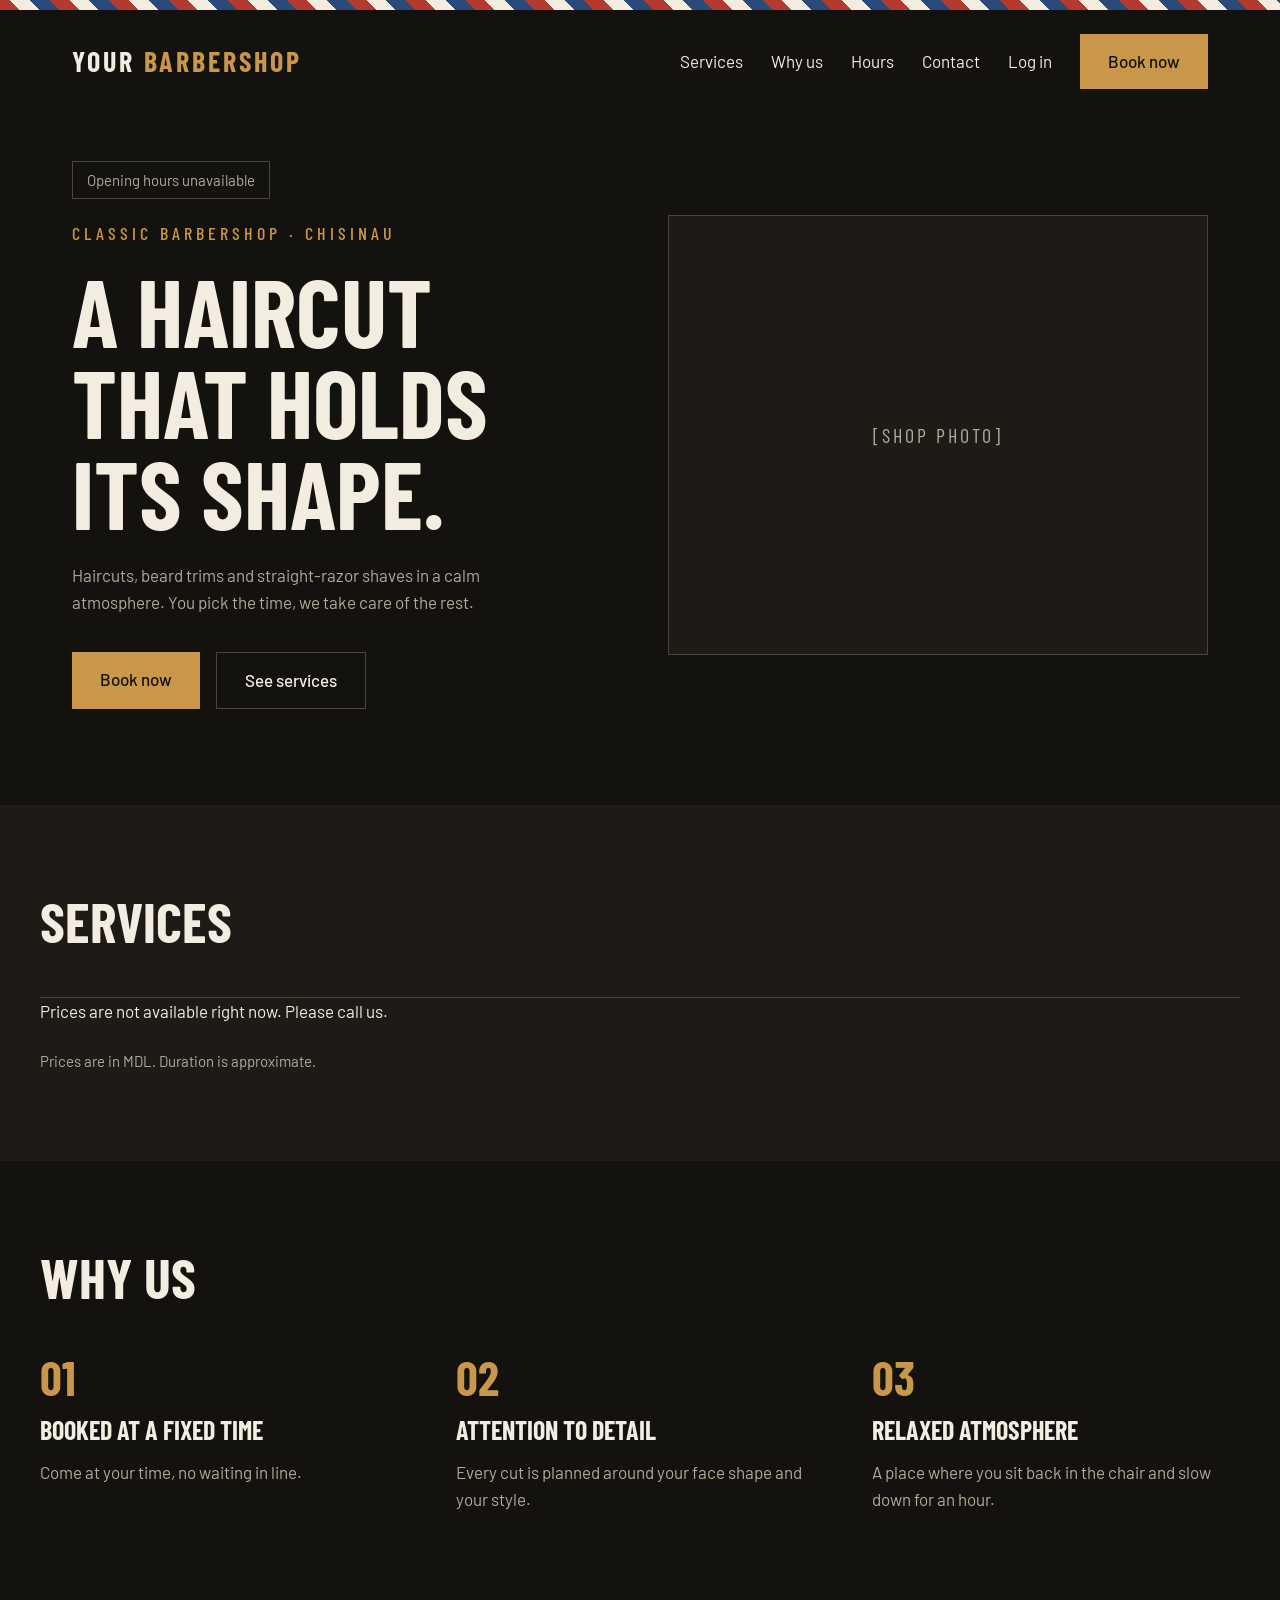
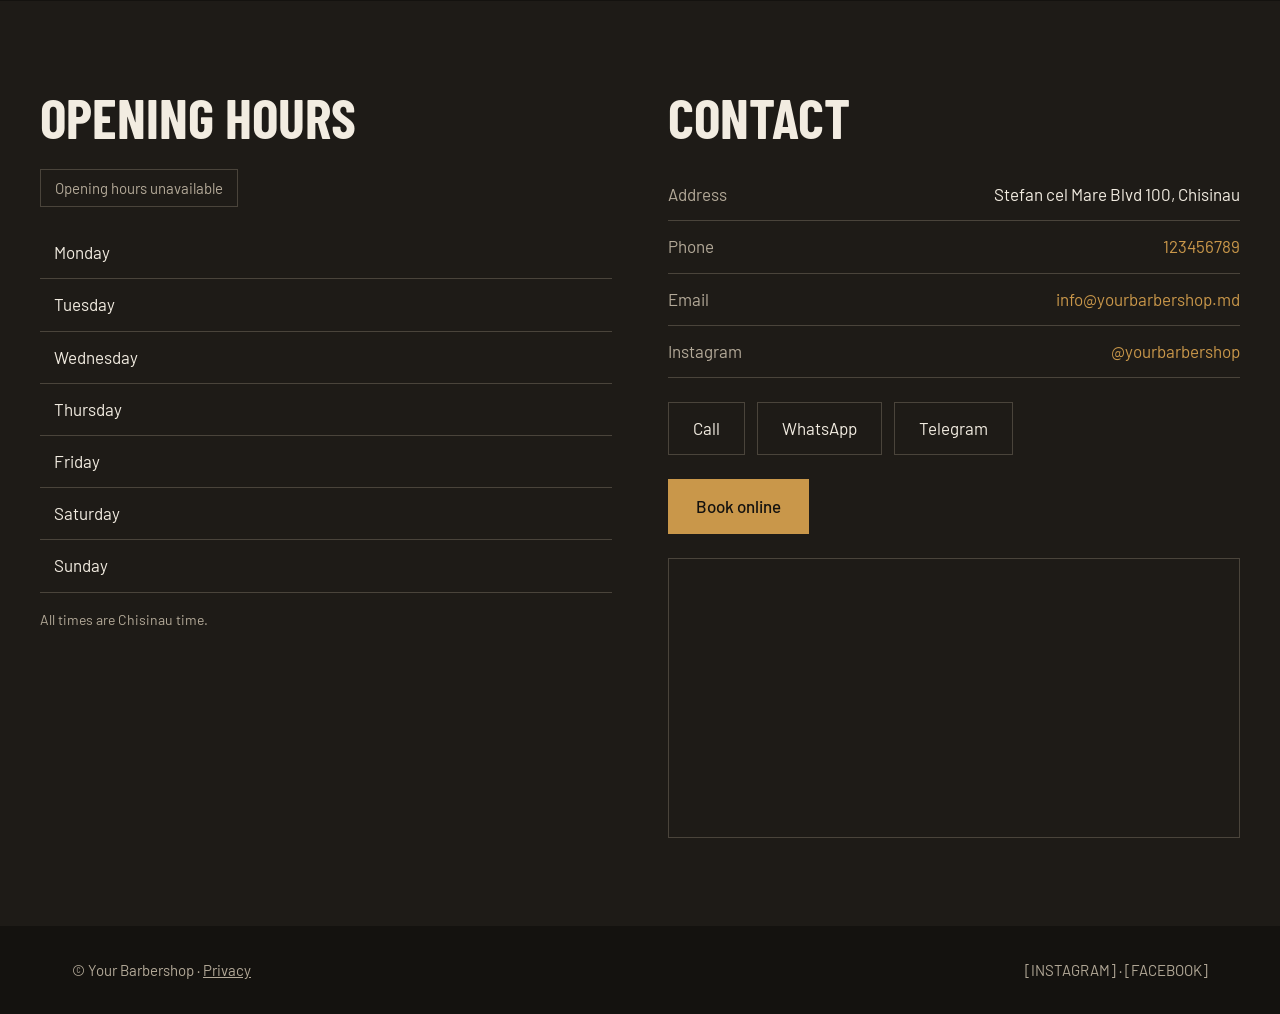
==== commit b7803e1e: "Add admin tools, client cancel, privacy and 404 pages" ====
--- a/index.html
+++ b/index.html
@@ -3,6 +3,8 @@
 <head>
   <meta charset="utf-8">
   <meta name="viewport" content="width=device-width, initial-scale=1">
+  <link rel="icon" href="data:image/svg+xml,%3Csvg xmlns='http://www.w3.org/2000/svg' viewBox='0 0 32 32'%3E%3Crect width='32' height='32' fill='%2314120f'/%3E%3Ctext x='16' y='23' font-size='20' font-weight='700' text-anchor='middle' fill='%23c9974a' font-family='sans-serif'%3EB%3C/text%3E%3C/svg%3E">
+  <meta name="description" content="Classic barbershop in Chisinau. Haircuts, beard trims and straight-razor shaves. Book online.">
   <title>Your Barbershop – Chisinau</title>
   <link rel="preconnect" href="https://fonts.googleapis.com">
   <link rel="preconnect" href="https://fonts.gstatic.com" crossorigin>
@@ -116,7 +118,7 @@
 
   <footer class="footer">
     <div class="footer__inner">
-      <span>© Your Barbershop</span>
+      <span>© Your Barbershop · <a class="footer__link" href="pages/privacy.html">Privacy</a></span>
       <span>[INSTAGRAM] · [FACEBOOK]</span>
     </div>
   </footer>
--- a/assets/css/style.css
+++ b/assets/css/style.css
@@ -1164,3 +1164,339 @@
     flex: 1;
   }
 }
+
+/* ===== Hidden elements ===== */
+[hidden] {
+  display: none !important;
+}
+
+/* ===== Admin: forms and panels ===== */
+.admin__panel {
+  margin-top: 24px;
+  padding: 24px;
+  border: 1px solid #4a443b;
+  background-color: #1e1b17;
+}
+
+.admin__heading {
+  margin: 8px 0 12px;
+  font-family: 'Barlow Condensed', sans-serif;
+  font-weight: 700;
+  font-size: 28px;
+  text-transform: uppercase;
+}
+
+.admin__hint {
+  margin-bottom: 16px;
+  font-size: 15px;
+  color: #b3a998;
+}
+
+.admin__check {
+  display: inline-flex;
+  align-items: center;
+  gap: 8px;
+  min-height: 44px;
+  cursor: pointer;
+}
+
+.admin__hours-row {
+  display: grid;
+  grid-template-columns: 130px auto 1fr 1fr;
+  align-items: center;
+  gap: 12px;
+  padding: 8px 0;
+  border-bottom: 1px solid #4a443b;
+}
+
+.admin__hours-day {
+  font-weight: 500;
+}
+
+.admin__service {
+  display: grid;
+  grid-template-columns: repeat(auto-fit, minmax(150px, 1fr));
+  align-items: end;
+  gap: 12px;
+  padding: 16px 0;
+  border-bottom: 1px solid #4a443b;
+}
+
+.admin__service-actions {
+  display: flex;
+  flex-wrap: wrap;
+  gap: 12px;
+  margin: 16px 0;
+}
+
+.admin__block {
+  display: flex;
+  flex-wrap: wrap;
+  align-items: center;
+  justify-content: space-between;
+  gap: 12px;
+  padding: 14px 0;
+  border-bottom: 1px solid #4a443b;
+}
+
+@media (max-width: 768px) {
+  .admin__panel {
+    padding: 16px;
+  }
+
+  .admin__hours-row {
+    grid-template-columns: 1fr 1fr;
+  }
+
+  .admin__hours-day {
+    grid-column: 1 / -1;
+  }
+}
+
+/* ===== Booking statuses ===== */
+.booking-card--completed {
+  border-left: 6px solid #7fd195;
+  opacity: 0.8;
+}
+
+.booking-card--no_show {
+  border-left: 6px solid #ec8a7f;
+  opacity: 0.8;
+}
+
+.visit--completed {
+  border-left-color: #7fd195;
+}
+
+.visit--no_show {
+  border-left-color: #ec8a7f;
+  opacity: 0.7;
+}
+
+.visit__actions {
+  grid-column: 1 / -1;
+  margin-top: 8px;
+}
+
+.visit__button {
+  font-family: 'Barlow', sans-serif;
+  font-size: 15px;
+  cursor: pointer;
+}
+
+.account__note {
+  margin-top: 12px;
+  font-size: 14px;
+  color: #b3a998;
+}
+
+/* ===== Privacy and 404 pages ===== */
+.legal__inner {
+  max-width: 720px;
+  margin: 0 auto;
+  padding: 48px 32px 96px;
+}
+
+.legal__title {
+  margin-bottom: 24px;
+  font-family: 'Barlow Condensed', sans-serif;
+  font-weight: 700;
+  font-size: clamp(40px, 7vw, 56px);
+  line-height: 1;
+  text-transform: uppercase;
+}
+
+.legal__heading {
+  margin: 32px 0 8px;
+  font-family: 'Barlow Condensed', sans-serif;
+  font-weight: 700;
+  font-size: 26px;
+  text-transform: uppercase;
+}
+
+.legal__text {
+  margin-bottom: 16px;
+  color: #b3a998;
+}
+
+.footer__link {
+  text-decoration: underline;
+}
+
+.footer__link:hover {
+  color: #c9974a;
+}
+
+@media (max-width: 768px) {
+  .legal__inner {
+    padding: 32px 20px 64px;
+  }
+}
+
+/* ===== Hidden elements ===== */
+[hidden] {
+  display: none !important;
+}
+
+/* ===== Admin: forms and panels ===== */
+.admin__panel {
+  margin-top: 24px;
+  padding: 24px;
+  border: 1px solid #4a443b;
+  background-color: #1e1b17;
+}
+
+.admin__heading {
+  margin: 8px 0 12px;
+  font-family: 'Barlow Condensed', sans-serif;
+  font-weight: 700;
+  font-size: 28px;
+  text-transform: uppercase;
+}
+
+.admin__hint {
+  margin-bottom: 16px;
+  font-size: 15px;
+  color: #b3a998;
+}
+
+.admin__check {
+  display: inline-flex;
+  align-items: center;
+  gap: 8px;
+  min-height: 44px;
+  cursor: pointer;
+}
+
+.admin__hours-row {
+  display: grid;
+  grid-template-columns: 130px auto 1fr 1fr;
+  align-items: center;
+  gap: 12px;
+  padding: 8px 0;
+  border-bottom: 1px solid #4a443b;
+}
+
+.admin__hours-day {
+  font-weight: 500;
+}
+
+.admin__service {
+  display: grid;
+  grid-template-columns: repeat(auto-fit, minmax(150px, 1fr));
+  align-items: end;
+  gap: 12px;
+  padding: 16px 0;
+  border-bottom: 1px solid #4a443b;
+}
+
+.admin__service-actions {
+  display: flex;
+  flex-wrap: wrap;
+  gap: 12px;
+  margin: 16px 0;
+}
+
+.admin__block {
+  display: flex;
+  flex-wrap: wrap;
+  align-items: center;
+  justify-content: space-between;
+  gap: 12px;
+  padding: 14px 0;
+  border-bottom: 1px solid #4a443b;
+}
+
+@media (max-width: 768px) {
+  .admin__panel {
+    padding: 16px;
+  }
+
+  .admin__hours-row {
+    grid-template-columns: 1fr 1fr;
+  }
+
+  .admin__hours-day {
+    grid-column: 1 / -1;
+  }
+}
+
+/* ===== Booking statuses ===== */
+.booking-card--completed {
+  border-left: 6px solid #7fd195;
+  opacity: 0.8;
+}
+
+.booking-card--no_show {
+  border-left: 6px solid #ec8a7f;
+  opacity: 0.8;
+}
+
+.visit--completed {
+  border-left-color: #7fd195;
+}
+
+.visit--no_show {
+  border-left-color: #ec8a7f;
+  opacity: 0.7;
+}
+
+.visit__actions {
+  grid-column: 1 / -1;
+  margin-top: 8px;
+}
+
+.visit__button {
+  font-family: 'Barlow', sans-serif;
+  font-size: 15px;
+  cursor: pointer;
+}
+
+.account__note {
+  margin-top: 12px;
+  font-size: 14px;
+  color: #b3a998;
+}
+
+/* ===== Privacy and 404 pages ===== */
+.legal__inner {
+  max-width: 720px;
+  margin: 0 auto;
+  padding: 48px 32px 96px;
+}
+
+.legal__title {
+  margin-bottom: 24px;
+  font-family: 'Barlow Condensed', sans-serif;
+  font-weight: 700;
+  font-size: clamp(40px, 7vw, 56px);
+  line-height: 1;
+  text-transform: uppercase;
+}
+
+.legal__heading {
+  margin: 32px 0 8px;
+  font-family: 'Barlow Condensed', sans-serif;
+  font-weight: 700;
+  font-size: 26px;
+  text-transform: uppercase;
+}
+
+.legal__text {
+  margin-bottom: 16px;
+  color: #b3a998;
+}
+
+.footer__link {
+  text-decoration: underline;
+}
+
+.footer__link:hover {
+  color: #c9974a;
+}
+
+@media (max-width: 768px) {
+  .legal__inner {
+    padding: 32px 20px 64px;
+  }
+}
